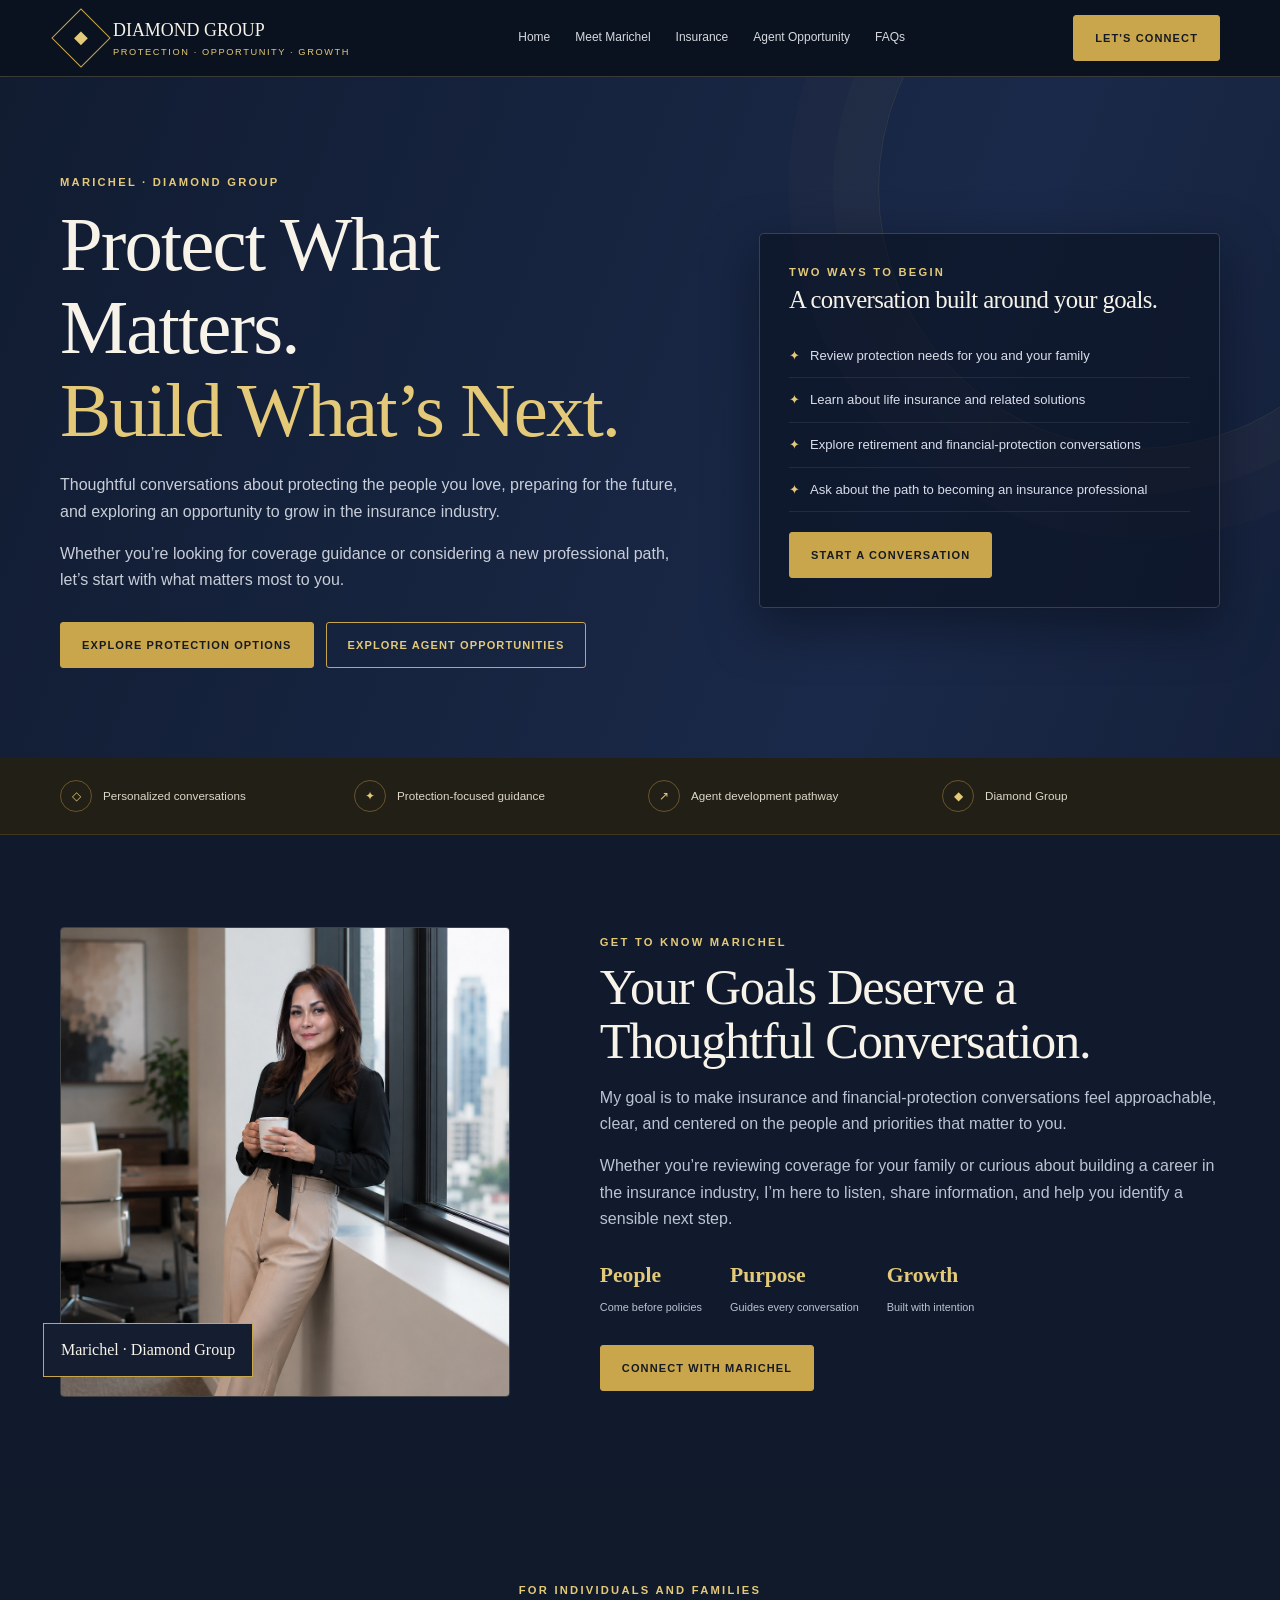
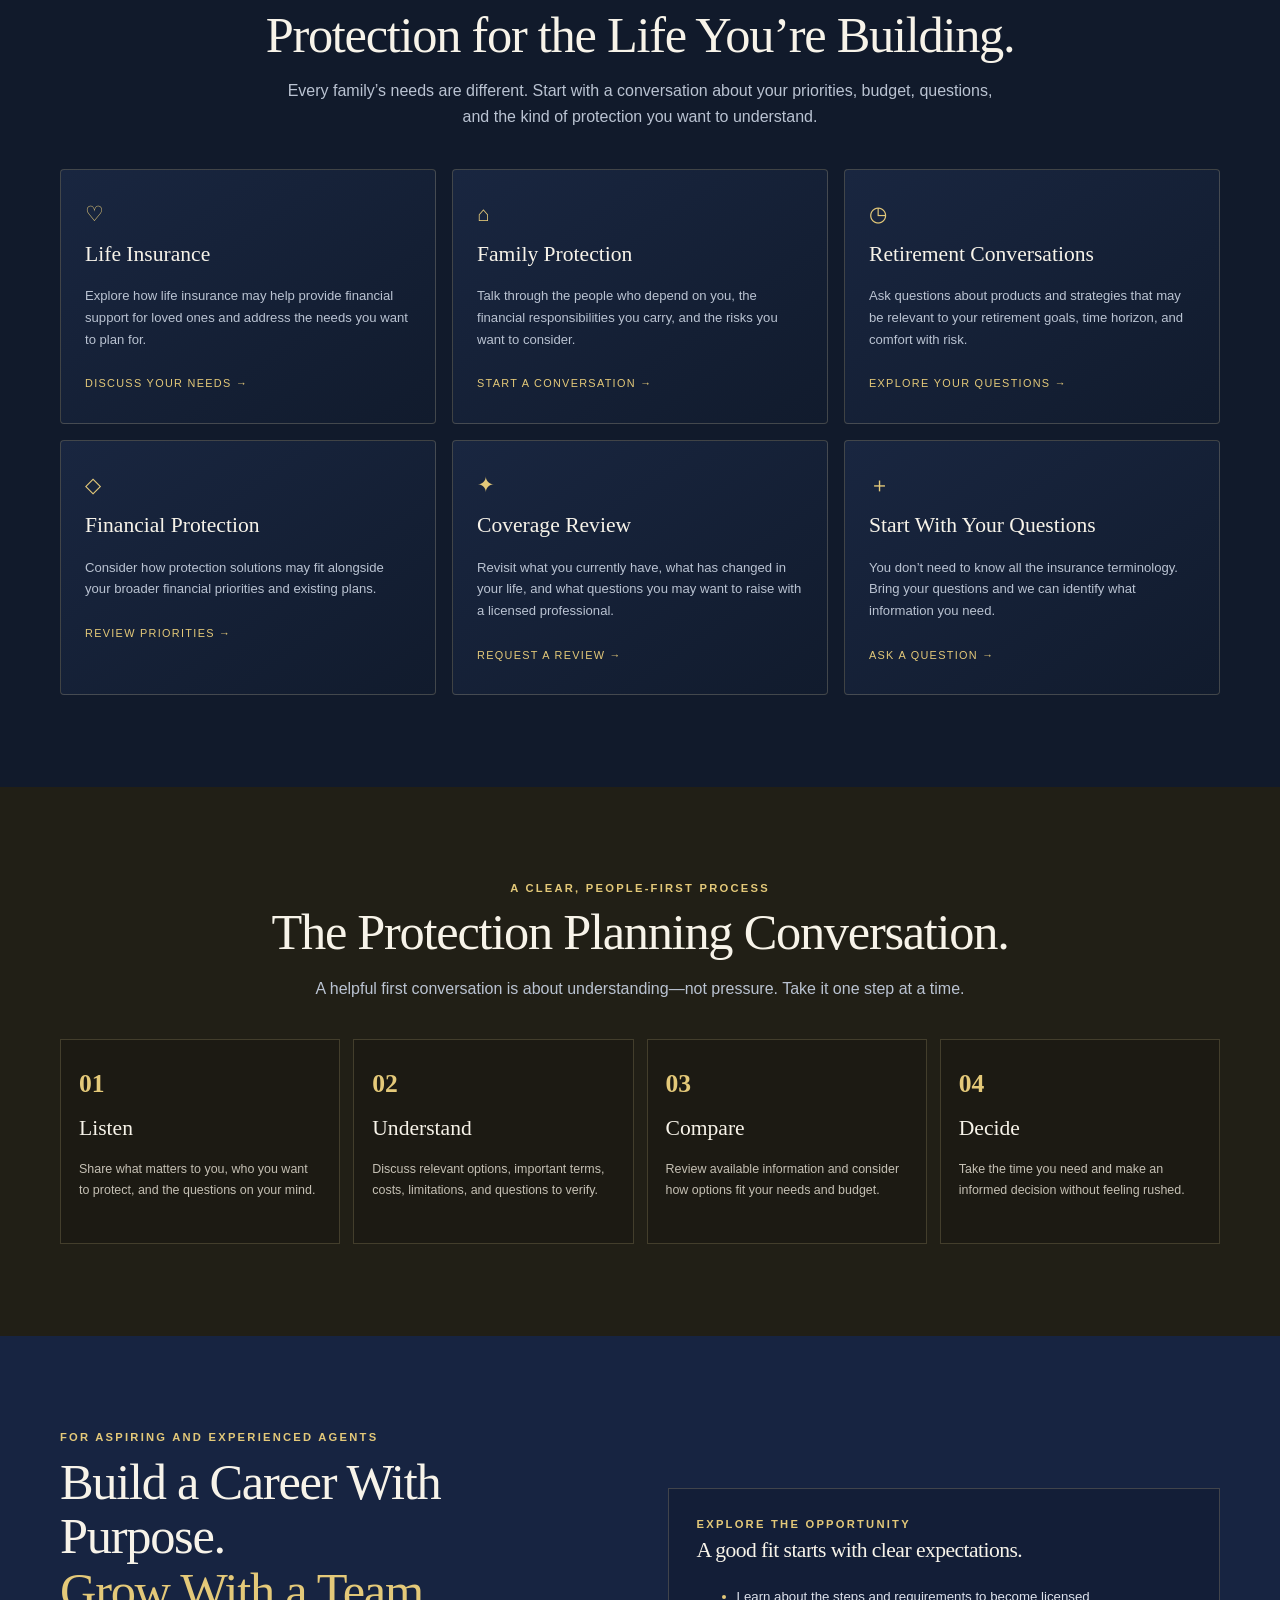
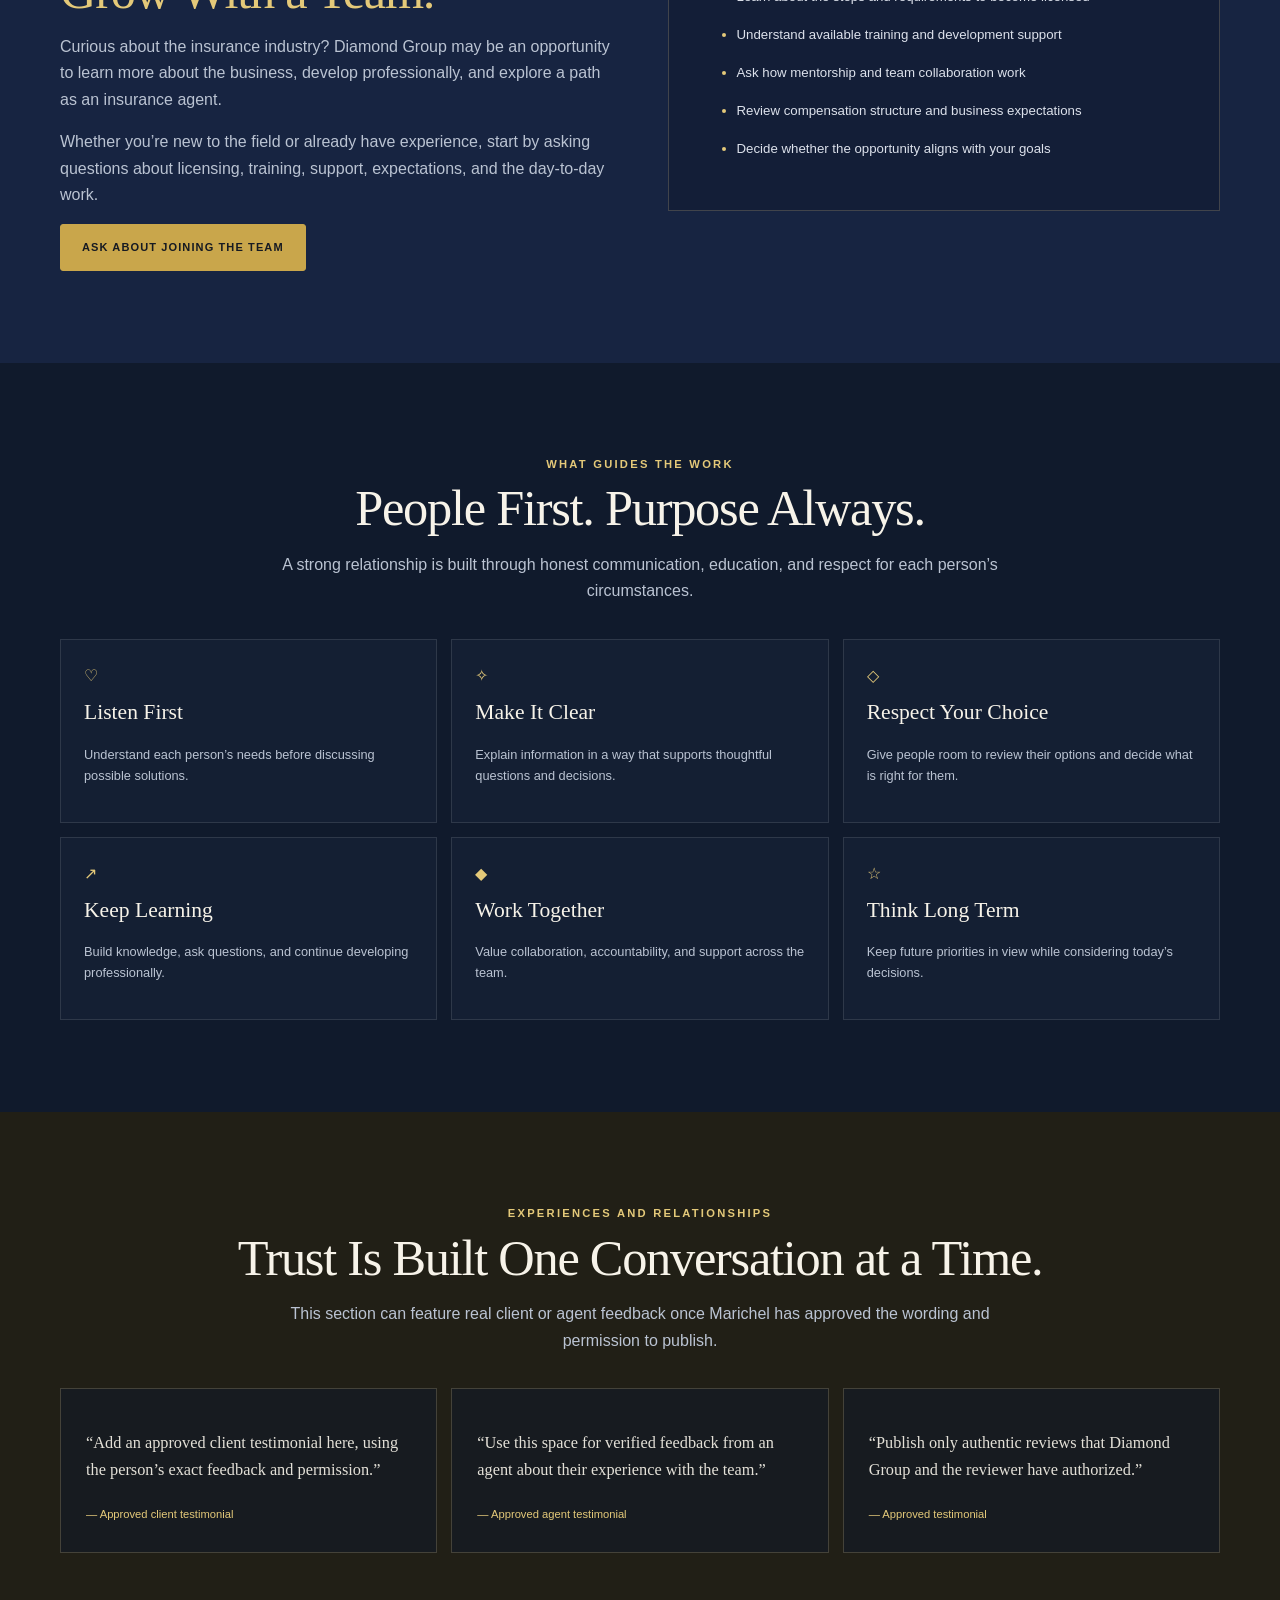
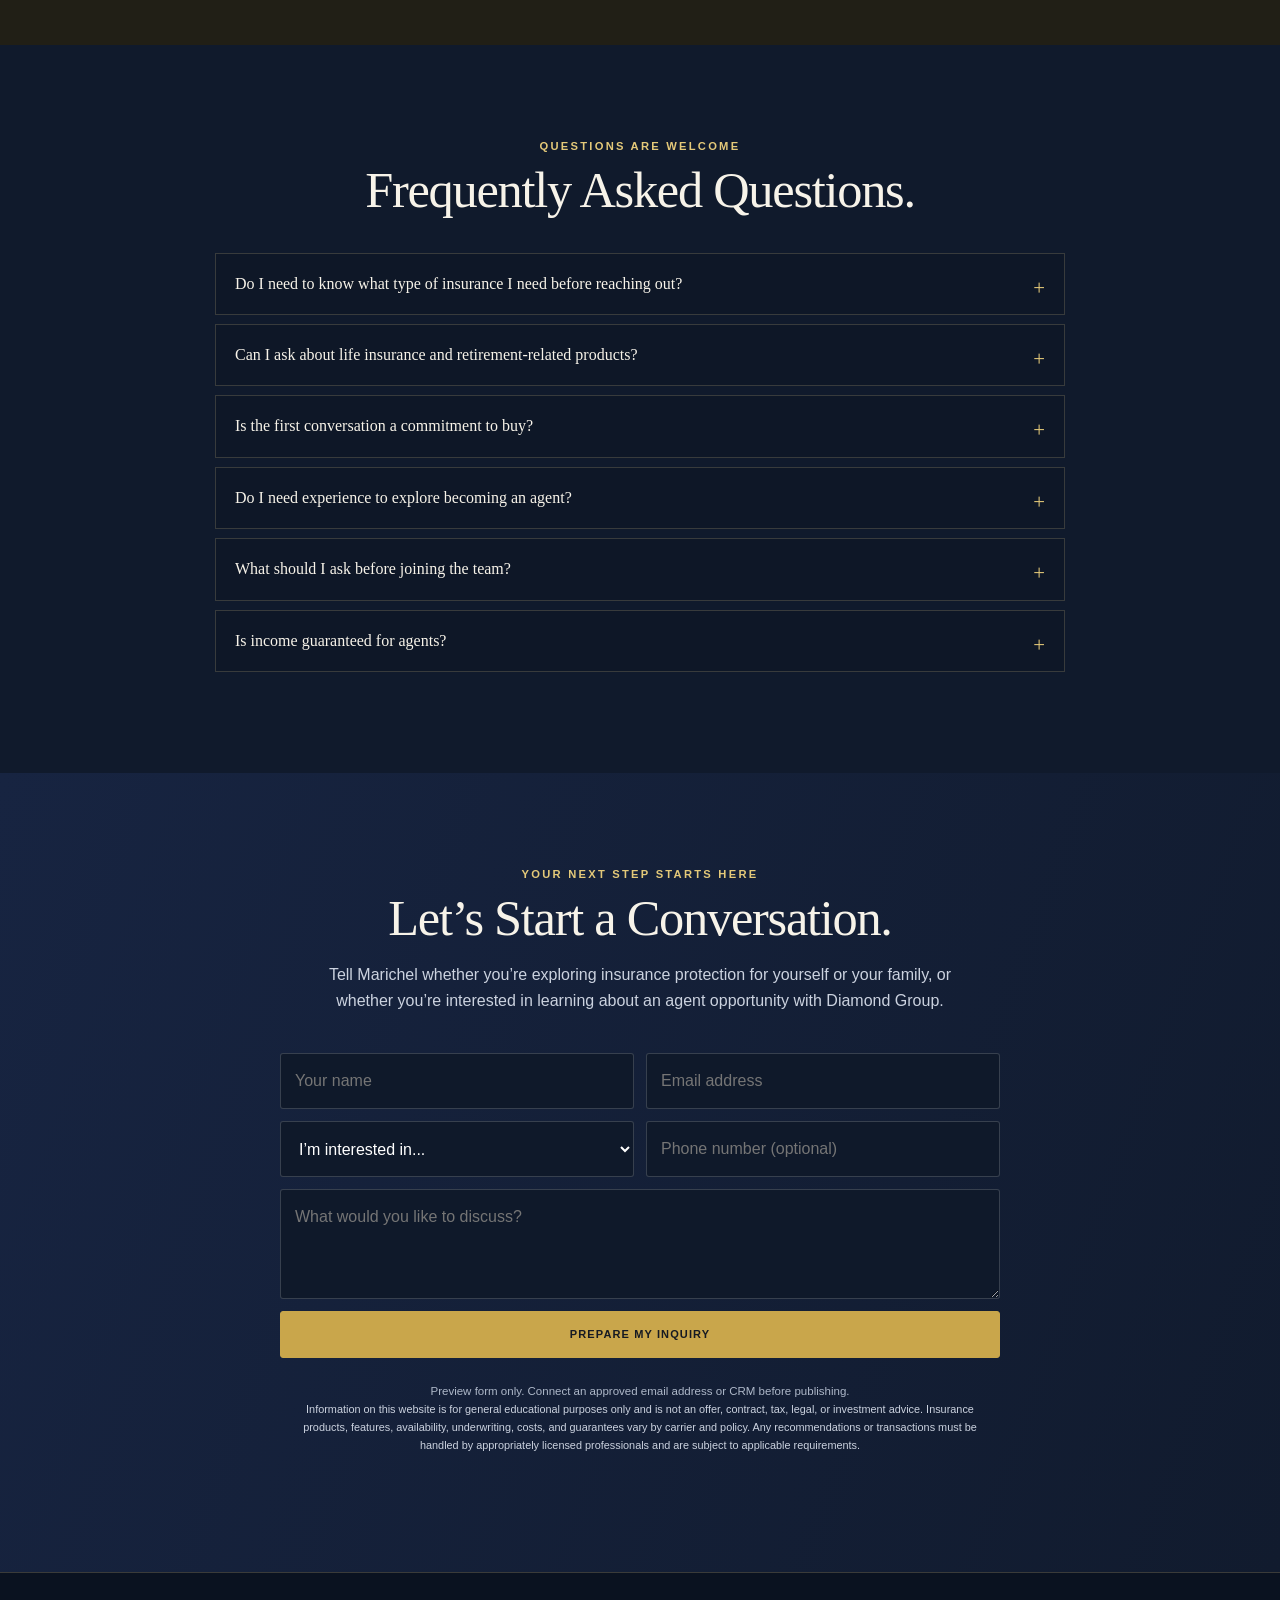
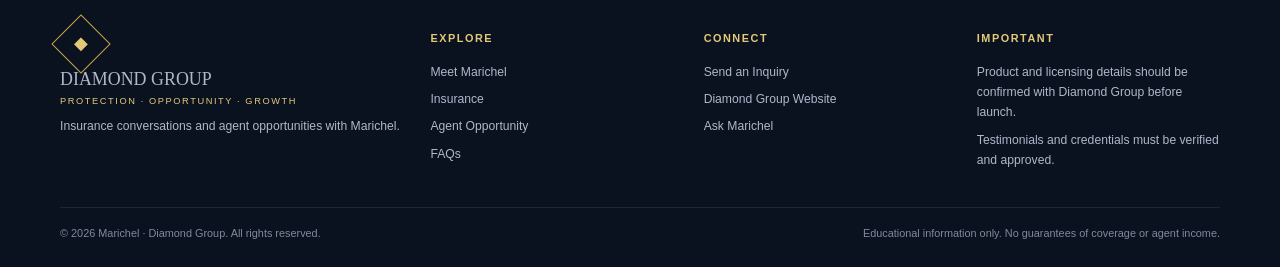
==== index.html @ e2646a4d "Rename marichel_diamond_group_insurance.html to index.html" ====
<!DOCTYPE html>
<html lang="en">
<head>
<meta charset="UTF-8">
<meta name="viewport" content="width=device-width, initial-scale=1.0">
<meta name="description" content="Explore insurance protection conversations and agent opportunities with Marichel and Diamond Group.">
<title>Marichel | Diamond Group</title>
<style>
:root {
 --site-primary:#172441;
 --site-on-primary:#f8f5ed;
 --site-secondary:#211f16;
 --site-on-secondary:#f8f5ed;
 --site-background:#0e1728;
 --site-on-background:#f7f3e9;
 --site-font-body:Inter,Arial,sans-serif;
 --site-font-heading:Georgia,'Times New Roman',serif;
 --site-heading-scale:1;
 --site-spacing-scale:1;
 --site-radius-scale:1;
 --site-decoration-opacity:1;
 --gold:#c9a64b;
 --gold-light:#e4c979;
 --muted:#bac3d2;
 --line:rgba(226,205,147,.22);
 --panel:#17233a;
}
*{box-sizing:border-box}
html{scroll-behavior:smooth}
body{margin:0;background:var(--site-background);color:var(--site-on-background);font-family:var(--site-font-body);line-height:1.65}
#app{min-height:100vh;width:100%;background-color:var(--site-background);color:var(--site-on-background);border-radius:0}
a{color:inherit;text-decoration:none}
button,input,select,textarea{font:inherit}
.wrap{width:min(1160px,calc(100% - 44px));margin:auto}
.eyebrow{color:var(--gold-light);font-size:.7rem;letter-spacing:.2em;text-transform:uppercase;font-weight:700}
.serif{font-family:var(--site-font-heading);font-weight:500;line-height:1.08;letter-spacing:-.025em}
h1{font-size:calc(clamp(2.65rem,6vw,5.1rem)*var(--site-heading-scale));margin:.8rem 0 1.2rem}
h2{font-size:calc(clamp(2rem,4vw,3.15rem)*var(--site-heading-scale));margin:.5rem 0 1rem}
h3{font-family:var(--site-font-heading);font-size:1.35rem;font-weight:500;margin:.35rem 0}
.muted{color:var(--muted)} .gold{color:var(--gold-light)}
.btn{display:inline-flex;align-items:center;justify-content:center;padding:calc(13px*var(--site-spacing-scale)) calc(21px*var(--site-spacing-scale));border:1px solid var(--gold);background:var(--gold);color:#161a22;text-transform:uppercase;letter-spacing:.1em;font-size:.69rem;font-weight:800;border-radius:calc(3px*var(--site-radius-scale));transition:.2s;cursor:pointer}
.btn:hover{background:var(--gold-light);transform:translateY(-2px)}.btn.outline{background:transparent;color:var(--gold-light)}
header{position:sticky;top:0;z-index:10;background:rgba(11,19,33,.96);backdrop-filter:blur(12px);border-bottom:1px solid var(--line)}
.nav{height:76px;display:flex;align-items:center;justify-content:space-between;gap:20px}
.brand{display:flex;align-items:center;gap:11px}.brand-mark{width:42px;height:42px;border:1px solid var(--gold);display:grid;place-items:center;color:var(--gold-light);font-family:Georgia;font-size:1.1rem;transform:rotate(45deg)}.brand-mark span{transform:rotate(-45deg)}
.brand strong{display:block;font-family:var(--site-font-heading);font-size:1.12rem;font-weight:500}.brand small{display:block;color:var(--gold-light);font-size:.58rem;letter-spacing:.17em;text-transform:uppercase}
.navlinks{display:flex;align-items:center;gap:25px;font-size:.75rem;color:#d6d9df}.navlinks a:hover{color:var(--gold-light)}.menu{display:none;background:none;border:1px solid var(--line);color:white;padding:8px 11px}
.hero{position:relative;overflow:hidden;background:linear-gradient(110deg,#111c31 0%,#1a2949 70%,#15213b 100%);padding:96px 0 90px}
.hero:after{content:'';position:absolute;right:-120px;top:-150px;width:520px;height:520px;border:1px solid rgba(201,166,75,.13);border-radius:50%;box-shadow:0 0 0 45px rgba(201,166,75,.025),0 0 0 90px rgba(201,166,75,.02);pointer-events:none;opacity:var(--site-decoration-opacity)}
.hero-grid{display:grid;grid-template-columns:1.1fr .8fr;gap:65px;align-items:center;position:relative;z-index:1}.hero p{max-width:650px;color:#c8ced9;font-size:1rem}.hero h1 span{color:var(--gold-light)}
.hero-actions{display:flex;gap:12px;flex-wrap:wrap;margin-top:28px}.hero-card{background:rgba(10,17,30,.58);border:1px solid var(--line);padding:29px;border-radius:5px;box-shadow:0 18px 50px #050a1480}.hero-card h3{font-size:1.55rem}.checklist{list-style:none;padding:0;margin:20px 0}.checklist li{padding:11px 0;border-bottom:1px solid rgba(255,255,255,.08);font-size:.82rem;color:#d9deea}.checklist li:before{content:'✦';color:var(--gold-light);margin-right:10px}
.trust{background:#211f16;border-bottom:1px solid #40351e}.trust-row{display:grid;grid-template-columns:repeat(4,1fr);gap:16px;padding:22px 0}.trust-item{display:flex;align-items:center;gap:11px;color:#ded8c8;font-size:.73rem}.trust-icon{width:32px;height:32px;border:1px solid #69552a;color:var(--gold-light);display:grid;place-items:center;border-radius:50%}
section{padding:92px 0}.intro{background:#101a2c}.intro-grid{display:grid;grid-template-columns:.86fr 1.14fr;gap:72px;align-items:center}.portrait-frame{position:relative;max-width:450px}.portrait-frame img{display:block;width:100%;height:470px;object-fit:cover;object-position:center 28%;border:1px solid var(--line);border-radius:4px}.portrait-tag{position:absolute;left:-17px;bottom:20px;background:#151e30;border:1px solid var(--gold);padding:13px 17px;font-family:var(--site-font-heading)}.intro-copy p{color:var(--muted)}.stats{display:flex;gap:28px;margin:25px 0}.stat strong{display:block;color:var(--gold-light);font-family:var(--site-font-heading);font-size:1.35rem}.stat small{color:var(--muted);font-size:.68rem}
.center{text-align:center}.center .lead{max-width:730px;margin:0 auto;color:var(--muted)}.services{background:#111a2b}.cards{display:grid;grid-template-columns:repeat(3,1fr);gap:16px;margin-top:38px}.card{background:linear-gradient(145deg,#192640,#111b2d);border:1px solid var(--line);padding:27px 24px;border-radius:4px;min-height:225px}.card .icon{font-size:1.3rem;color:var(--gold-light)}.card p{font-size:.82rem;color:var(--muted)}.card a{display:inline-block;margin-top:12px;color:var(--gold-light);font-size:.68rem;letter-spacing:.12em;text-transform:uppercase}
.blueprint{background:#211f16}.steps{display:grid;grid-template-columns:repeat(4,1fr);gap:13px;margin-top:37px}.step{border:1px solid rgba(226,205,147,.2);padding:23px 18px;background:rgba(0,0,0,.15);min-height:205px}.step b{font-family:Georgia;color:var(--gold-light);font-size:1.6rem}.step p{font-size:.78rem;color:#c5c0b4}
.opportunity{background:#172441}.opportunity-grid{display:grid;grid-template-columns:1fr 1fr;gap:55px;align-items:center}.opportunity-panel{border:1px solid var(--line);padding:26px 28px;background:rgba(8,14,25,.25)}.opportunity-panel li{padding:8px 0;color:#dce1eb;font-size:.83rem}.opportunity-panel li::marker{color:var(--gold-light)}
.values{background:#101a2c}.value-grid{display:grid;grid-template-columns:repeat(3,1fr);gap:14px;margin-top:35px}.value{border:1px solid rgba(255,255,255,.11);padding:23px;min-height:165px;background:#141f33}.value p{font-size:.8rem;color:var(--muted)}
.testimonials{background:#211f16}.quotes{display:grid;grid-template-columns:repeat(3,1fr);gap:14px;margin-top:34px}.quote{padding:25px;background:#171b20;border:1px solid var(--line)}.quote p{font-family:Georgia;font-size:1.02rem;color:#e3e0d7}.quote small{color:var(--gold-light);font-size:.7rem}
.faq{background:#101a2c}.faq-list{max-width:850px;margin:35px auto 0}.faq details{border:1px solid rgba(226,205,147,.2);margin:9px 0;padding:0 19px;background:rgba(0,0,0,.12)}.faq summary{cursor:pointer;list-style:none;padding:17px 25px 17px 0;font-family:Georgia;font-size:1rem;position:relative}.faq summary:after{content:'+';position:absolute;right:0;color:var(--gold-light);font-size:1.3rem}.faq details[open] summary:after{content:'−'}.faq details p{color:#c7c2b7;font-size:.83rem;padding-bottom:15px;margin:0}
.contact{background:linear-gradient(110deg,#172441,#111b2e);text-align:center}.contact p{max-width:680px;margin:0 auto 25px;color:#cbd2df}.contact-form{max-width:720px;margin:38px auto 0;display:grid;grid-template-columns:1fr 1fr;gap:12px;text-align:left}.contact-form input,.contact-form select,.contact-form textarea{width:100%;padding:14px;background:#0f192a;color:white;border:1px solid rgba(255,255,255,.17);border-radius:3px}.contact-form textarea{grid-column:1/-1;min-height:110px}.contact-form button{grid-column:1/-1}.form-note{font-size:.72rem;color:#aeb8c9;grid-column:1/-1;text-align:center}#form-result{grid-column:1/-1;color:var(--gold-light);text-align:center;font-size:.85rem}
footer{background:#0a1220;border-top:1px solid var(--line);padding:43px 0 24px}.footer-grid{display:grid;grid-template-columns:1.4fr 1fr 1fr 1fr;gap:30px}.footer-grid p,.footer-grid a{font-size:.76rem;color:#aeb8c9;display:block;margin:7px 0}.footer-grid h4{font-size:.68rem;color:var(--gold-light);letter-spacing:.14em;text-transform:uppercase}.copyright{border-top:1px solid rgba(255,255,255,.09);margin-top:30px;padding-top:17px;color:#7f8a9e;font-size:.68rem;display:flex;justify-content:space-between;gap:15px;flex-wrap:wrap}
.disclaimer{font-size:.68rem;color:#8d98aa;max-width:900px;margin:20px auto 0;text-align:center}
@media(max-width:800px){.navlinks{display:none;position:absolute;top:76px;left:0;right:0;padding:20px 24px;background:#0b1321;flex-direction:column;align-items:flex-start;border-bottom:1px solid var(--line)}.navlinks.open{display:flex}.menu{display:block}.nav .btn{display:none}.hero-grid,.intro-grid,.opportunity-grid{grid-template-columns:1fr;gap:35px}.hero{padding:70px 0}.hero-card{max-width:560px}.portrait-frame{max-width:520px}.portrait-frame img{height:420px}.cards,.value-grid,.quotes{grid-template-columns:1fr 1fr}.steps{grid-template-columns:1fr 1fr}.footer-grid{grid-template-columns:1fr 1fr}}
@media(max-width:520px){.wrap{width:min(100% - 30px,1160px)}section{padding:67px 0}.hero h1{font-size:2.75rem}.trust-row{grid-template-columns:1fr 1fr}.cards,.value-grid,.quotes,.steps{grid-template-columns:1fr}.stats{gap:16px;flex-wrap:wrap}.contact-form{grid-template-columns:1fr}.contact-form textarea{grid-column:auto}.footer-grid{grid-template-columns:1fr}}
</style>
</head>
<body><div id="app">
<header><div class="wrap nav"><a class="brand" href="#home"><span class="brand-mark"><span>◆</span></span><span><strong>DIAMOND GROUP</strong><small>Protection · Opportunity · Growth</small></span></a><nav class="navlinks" id="navlinks"><a href="#home">Home</a><a href="#about">Meet Marichel</a><a href="#protection">Insurance</a><a href="#agents">Agent Opportunity</a><a href="#faq">FAQs</a></nav><a class="btn" href="#contact">Let's Connect</a><button class="menu" id="menu" aria-label="Open navigation">☰</button></div></header>
<main>
<section class="hero" id="home"><div class="wrap hero-grid"><div><div class="eyebrow">Marichel · Diamond Group</div><h1 class="serif">Protect What Matters.<br><span>Build What’s Next.</span></h1><p>Thoughtful conversations about protecting the people you love, preparing for the future, and exploring an opportunity to grow in the insurance industry.</p><p>Whether you’re looking for coverage guidance or considering a new professional path, let’s start with what matters most to you.</p><div class="hero-actions"><a class="btn" href="#protection">Explore Protection Options</a><a class="btn outline" href="#agents">Explore Agent Opportunities</a></div></div><aside class="hero-card"><div class="eyebrow">Two ways to begin</div><h3 class="serif">A conversation built around your goals.</h3><ul class="checklist"><li>Review protection needs for you and your family</li><li>Learn about life insurance and related solutions</li><li>Explore retirement and financial-protection conversations</li><li>Ask about the path to becoming an insurance professional</li></ul><a class="btn" href="#contact">Start a Conversation</a></aside></div></section>
<div class="trust"><div class="wrap trust-row"><div class="trust-item"><span class="trust-icon">◇</span>Personalized conversations</div><div class="trust-item"><span class="trust-icon">✦</span>Protection-focused guidance</div><div class="trust-item"><span class="trust-icon">↗</span>Agent development pathway</div><div class="trust-item"><span class="trust-icon">◆</span>Diamond Group</div></div></div>
<section class="intro" id="about"><div class="wrap intro-grid"><div class="portrait-frame"><img src="[data-uri]" alt="Marichel, insurance and financial protection professional"><div class="portrait-tag">Marichel · Diamond Group</div></div><div class="intro-copy"><div class="eyebrow">Get to know Marichel</div><h2 class="serif">Your Goals Deserve a Thoughtful Conversation.</h2><p>My goal is to make insurance and financial-protection conversations feel approachable, clear, and centered on the people and priorities that matter to you.</p><p>Whether you’re reviewing coverage for your family or curious about building a career in the insurance industry, I’m here to listen, share information, and help you identify a sensible next step.</p><div class="stats"><div class="stat"><strong>People</strong><small>Come before policies</small></div><div class="stat"><strong>Purpose</strong><small>Guides every conversation</small></div><div class="stat"><strong>Growth</strong><small>Built with intention</small></div></div><a class="btn" href="#contact">Connect With Marichel</a></div></div></section>
<section class="services" id="protection"><div class="wrap"><div class="center"><div class="eyebrow">For individuals and families</div><h2 class="serif">Protection for the Life You’re Building.</h2><p class="lead">Every family’s needs are different. Start with a conversation about your priorities, budget, questions, and the kind of protection you want to understand.</p></div><div class="cards"><article class="card"><div class="icon">♡</div><h3>Life Insurance</h3><p>Explore how life insurance may help provide financial support for loved ones and address the needs you want to plan for.</p><a href="#contact">Discuss your needs →</a></article><article class="card"><div class="icon">⌂</div><h3>Family Protection</h3><p>Talk through the people who depend on you, the financial responsibilities you carry, and the risks you want to consider.</p><a href="#contact">Start a conversation →</a></article><article class="card"><div class="icon">◷</div><h3>Retirement Conversations</h3><p>Ask questions about products and strategies that may be relevant to your retirement goals, time horizon, and comfort with risk.</p><a href="#contact">Explore your questions →</a></article><article class="card"><div class="icon">◇</div><h3>Financial Protection</h3><p>Consider how protection solutions may fit alongside your broader financial priorities and existing plans.</p><a href="#contact">Review priorities →</a></article><article class="card"><div class="icon">✦</div><h3>Coverage Review</h3><p>Revisit what you currently have, what has changed in your life, and what questions you may want to raise with a licensed professional.</p><a href="#contact">Request a review →</a></article><article class="card"><div class="icon">＋</div><h3>Start With Your Questions</h3><p>You don’t need to know all the insurance terminology. Bring your questions and we can identify what information you need.</p><a href="#contact">Ask a question →</a></article></div></div></section>
<section class="blueprint"><div class="wrap"><div class="center"><div class="eyebrow">A clear, people-first process</div><h2 class="serif">The Protection Planning Conversation.</h2><p class="lead">A helpful first conversation is about understanding—not pressure. Take it one step at a time.</p></div><div class="steps"><div class="step"><b>01</b><h3>Listen</h3><p>Share what matters to you, who you want to protect, and the questions on your mind.</p></div><div class="step"><b>02</b><h3>Understand</h3><p>Discuss relevant options, important terms, costs, limitations, and questions to verify.</p></div><div class="step"><b>03</b><h3>Compare</h3><p>Review available information and consider how options fit your needs and budget.</p></div><div class="step"><b>04</b><h3>Decide</h3><p>Take the time you need and make an informed decision without feeling rushed.</p></div></div></div></section>
<section class="opportunity" id="agents"><div class="wrap"><div class="opportunity-grid"><div><div class="eyebrow">For aspiring and experienced agents</div><h2 class="serif">Build a Career With Purpose.<br><span class="gold">Grow With a Team.</span></h2><p class="muted">Curious about the insurance industry? Diamond Group may be an opportunity to learn more about the business, develop professionally, and explore a path as an insurance agent.</p><p class="muted">Whether you’re new to the field or already have experience, start by asking questions about licensing, training, support, expectations, and the day-to-day work.</p><a class="btn" href="#contact">Ask About Joining the Team</a></div><div class="opportunity-panel"><div class="eyebrow">Explore the opportunity</div><h3 class="serif">A good fit starts with clear expectations.</h3><ul><li>Learn about the steps and requirements to become licensed</li><li>Understand available training and development support</li><li>Ask how mentorship and team collaboration work</li><li>Review compensation structure and business expectations</li><li>Decide whether the opportunity aligns with your goals</li></ul></div></div></div></section>
<section class="values"><div class="wrap"><div class="center"><div class="eyebrow">What guides the work</div><h2 class="serif">People First. Purpose Always.</h2><p class="lead">A strong relationship is built through honest communication, education, and respect for each person’s circumstances.</p></div><div class="value-grid"><div class="value"><div class="gold">♡</div><h3>Listen First</h3><p>Understand each person’s needs before discussing possible solutions.</p></div><div class="value"><div class="gold">✧</div><h3>Make It Clear</h3><p>Explain information in a way that supports thoughtful questions and decisions.</p></div><div class="value"><div class="gold">◇</div><h3>Respect Your Choice</h3><p>Give people room to review their options and decide what is right for them.</p></div><div class="value"><div class="gold">↗</div><h3>Keep Learning</h3><p>Build knowledge, ask questions, and continue developing professionally.</p></div><div class="value"><div class="gold">◆</div><h3>Work Together</h3><p>Value collaboration, accountability, and support across the team.</p></div><div class="value"><div class="gold">☆</div><h3>Think Long Term</h3><p>Keep future priorities in view while considering today’s decisions.</p></div></div></div></section>
<section class="testimonials"><div class="wrap"><div class="center"><div class="eyebrow">Experiences and relationships</div><h2 class="serif">Trust Is Built One Conversation at a Time.</h2><p class="lead">This section can feature real client or agent feedback once Marichel has approved the wording and permission to publish.</p></div><div class="quotes"><div class="quote"><p>“Add an approved client testimonial here, using the person’s exact feedback and permission.”</p><small>— Approved client testimonial</small></div><div class="quote"><p>“Use this space for verified feedback from an agent about their experience with the team.”</p><small>— Approved agent testimonial</small></div><div class="quote"><p>“Publish only authentic reviews that Diamond Group and the reviewer have authorized.”</p><small>— Approved testimonial</small></div></div></div></section>
<section class="faq" id="faq"><div class="wrap"><div class="center"><div class="eyebrow">Questions are welcome</div><h2 class="serif">Frequently Asked Questions.</h2></div><div class="faq-list"><details><summary>Do I need to know what type of insurance I need before reaching out?</summary><p>No. You can start with your questions, your priorities, and what you hope to protect. A licensed professional can help explain relevant options and limitations.</p></details><details><summary>Can I ask about life insurance and retirement-related products?</summary><p>Yes. You can share what you want to understand. Product availability, suitability, costs, risks, and guarantees vary, so details should be reviewed with the appropriately licensed professional.</p></details><details><summary>Is the first conversation a commitment to buy?</summary><p>No. An initial conversation can be an opportunity to ask questions and understand whether you want to explore further.</p></details><details><summary>Do I need experience to explore becoming an agent?</summary><p>You can ask about the path even if you are new to the industry. Licensing requirements, training, qualifications, and business expectations should be discussed before making a decision.</p></details><details><summary>What should I ask before joining the team?</summary><p>Ask about licensing, training, supervision, support, compensation, expenses, lead generation, and what a typical working week looks like. Make sure you understand the terms before committing.</p></details><details><summary>Is income guaranteed for agents?</summary><p>No income or results are guaranteed. Earnings, if any, can vary based on licensing, effort, experience, business conditions, and the applicable compensation arrangement.</p></details></div></div></section>
<section class="contact" id="contact"><div class="wrap"><div class="eyebrow">Your next step starts here</div><h2 class="serif">Let’s Start a Conversation.</h2><p>Tell Marichel whether you’re exploring insurance protection for yourself or your family, or whether you’re interested in learning about an agent opportunity with Diamond Group.</p><form class="contact-form" id="contact-form"><input required name="name" placeholder="Your name" aria-label="Your name"><input required type="email" name="email" placeholder="Email address" aria-label="Email address"><select name="interest" required aria-label="What are you interested in?"><option value="">I’m interested in...</option><option>Life insurance / family protection</option><option>Retirement-related questions</option><option>Reviewing existing coverage</option><option>Becoming an insurance agent</option><option>Learning about Diamond Group</option><option>Other</option></select><input name="phone" placeholder="Phone number (optional)" aria-label="Phone number"><textarea name="message" placeholder="What would you like to discuss?" aria-label="Your message"></textarea><button class="btn" type="submit">Prepare My Inquiry</button><div id="form-result" aria-live="polite"></div><div class="form-note">Preview form only. Connect an approved email address or CRM before publishing.</div></form><p class="disclaimer">Information on this website is for general educational purposes only and is not an offer, contract, tax, legal, or investment advice. Insurance products, features, availability, underwriting, costs, and guarantees vary by carrier and policy. Any recommendations or transactions must be handled by appropriately licensed professionals and are subject to applicable requirements.</p></div></section>
</main>
<footer><div class="wrap"><div class="footer-grid"><div><a class="brand" href="#home"><span class="brand-mark"><span>◆</span></span><span><strong>DIAMOND GROUP</strong><small>Protection · Opportunity · Growth</small></span></a><p>Insurance conversations and agent opportunities with Marichel.</p></div><div><h4>Explore</h4><a href="#about">Meet Marichel</a><a href="#protection">Insurance</a><a href="#agents">Agent Opportunity</a><a href="#faq">FAQs</a></div><div><h4>Connect</h4><a href="#contact">Send an Inquiry</a><a href="https://dmdagents.com/" target="_blank" rel="noopener">Diamond Group Website</a><a href="#contact">Ask Marichel</a></div><div><h4>Important</h4><p>Product and licensing details should be confirmed with Diamond Group before launch.</p><p>Testimonials and credentials must be verified and approved.</p></div></div><div class="copyright"><span>© <span id="year"></span> Marichel · Diamond Group. All rights reserved.</span><span>Educational information only. No guarantees of coverage or agent income.</span></div></div></footer>
</div>
<script>
const menu=document.getElementById('menu');
const links=document.getElementById('navlinks');
menu.addEventListener('click',()=>links.classList.toggle('open'));
links.querySelectorAll('a').forEach(a=>a.addEventListener('click',()=>links.classList.remove('open')));
document.getElementById('year').textContent=new Date().getFullYear();
document.getElementById('contact-form').addEventListener('submit',e=>{
 e.preventDefault();
 const d=new FormData(e.currentTarget);
 const subject=encodeURIComponent('Diamond Group website inquiry from '+d.get('name'));
 const body=encodeURIComponent('Name: '+d.get('name')+'\nEmail: '+d.get('email')+'\nPhone: '+d.get('phone')+'\nInterest: '+d.get('interest')+'\n\n'+d.get('message'));
 document.getElementById('form-result').textContent='Your inquiry is ready. Add Marichel’s approved email address to activate email submission.';
});
</script></body></html>
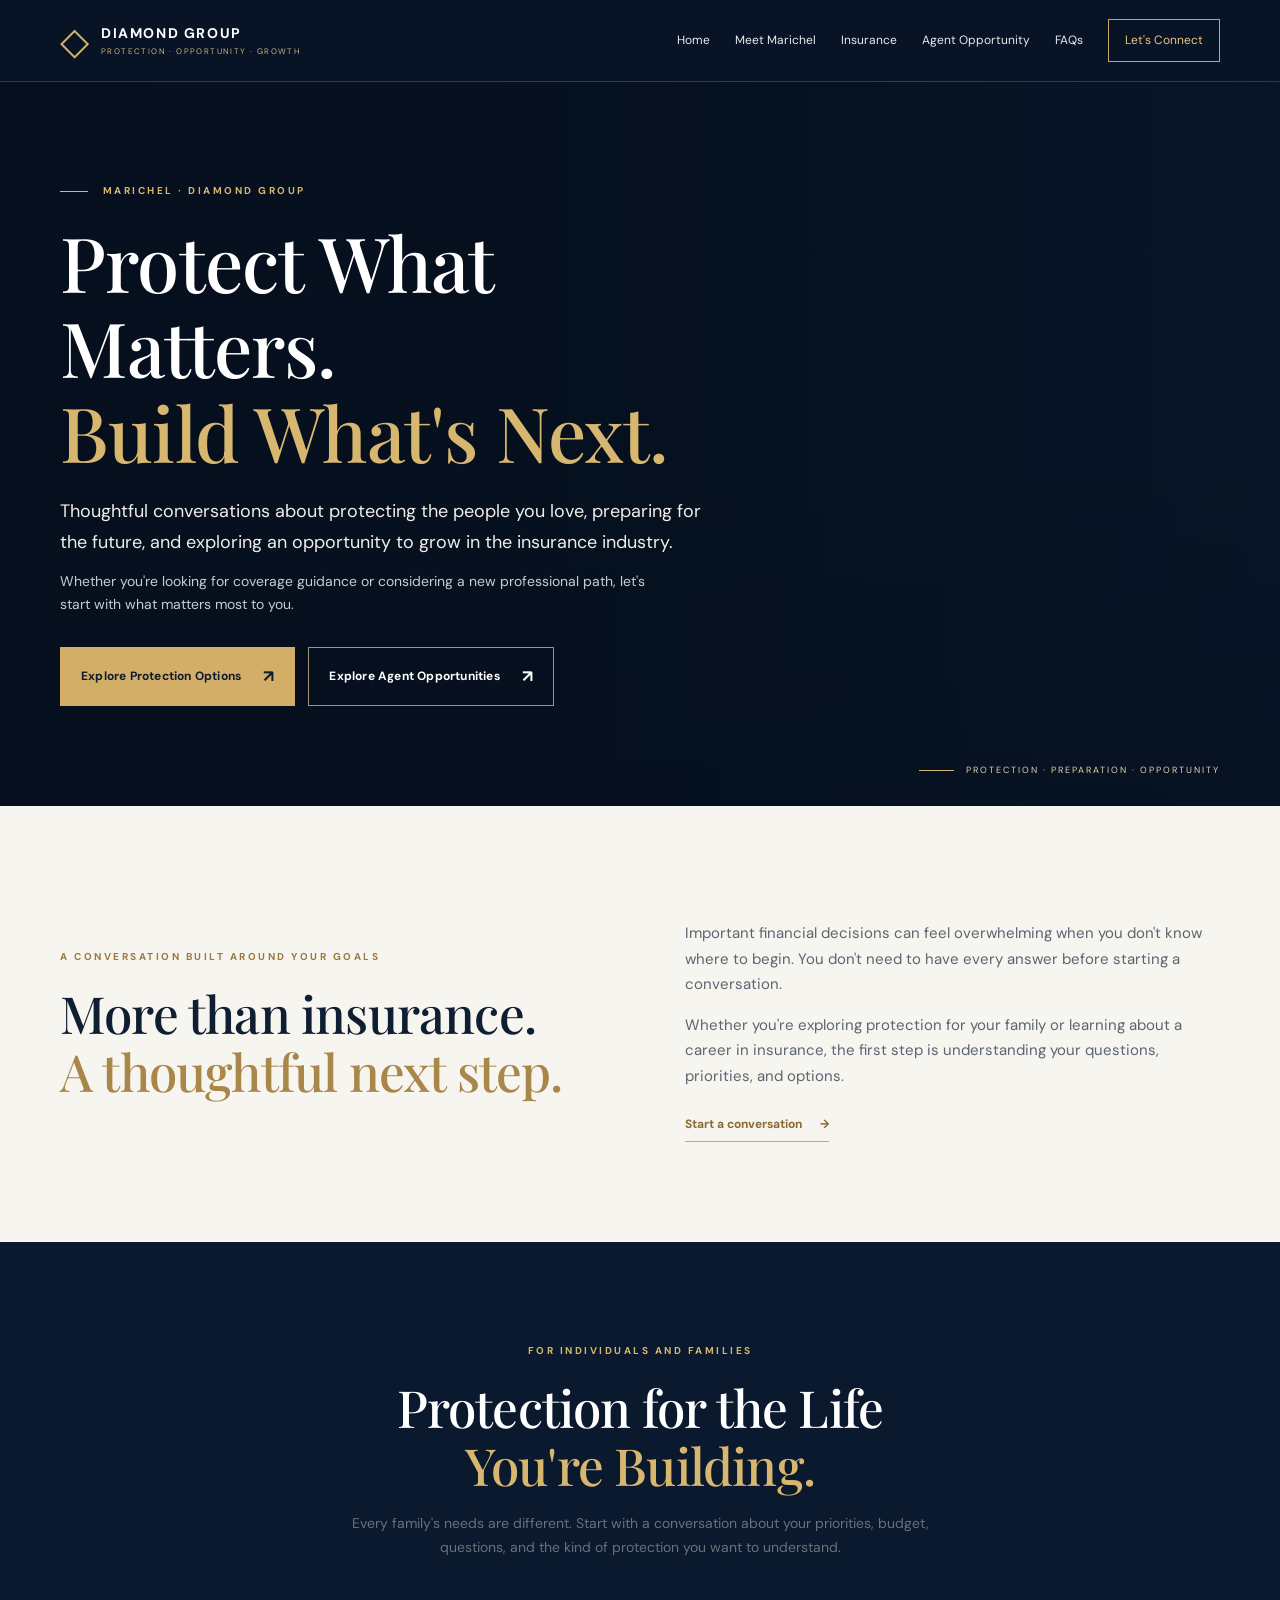
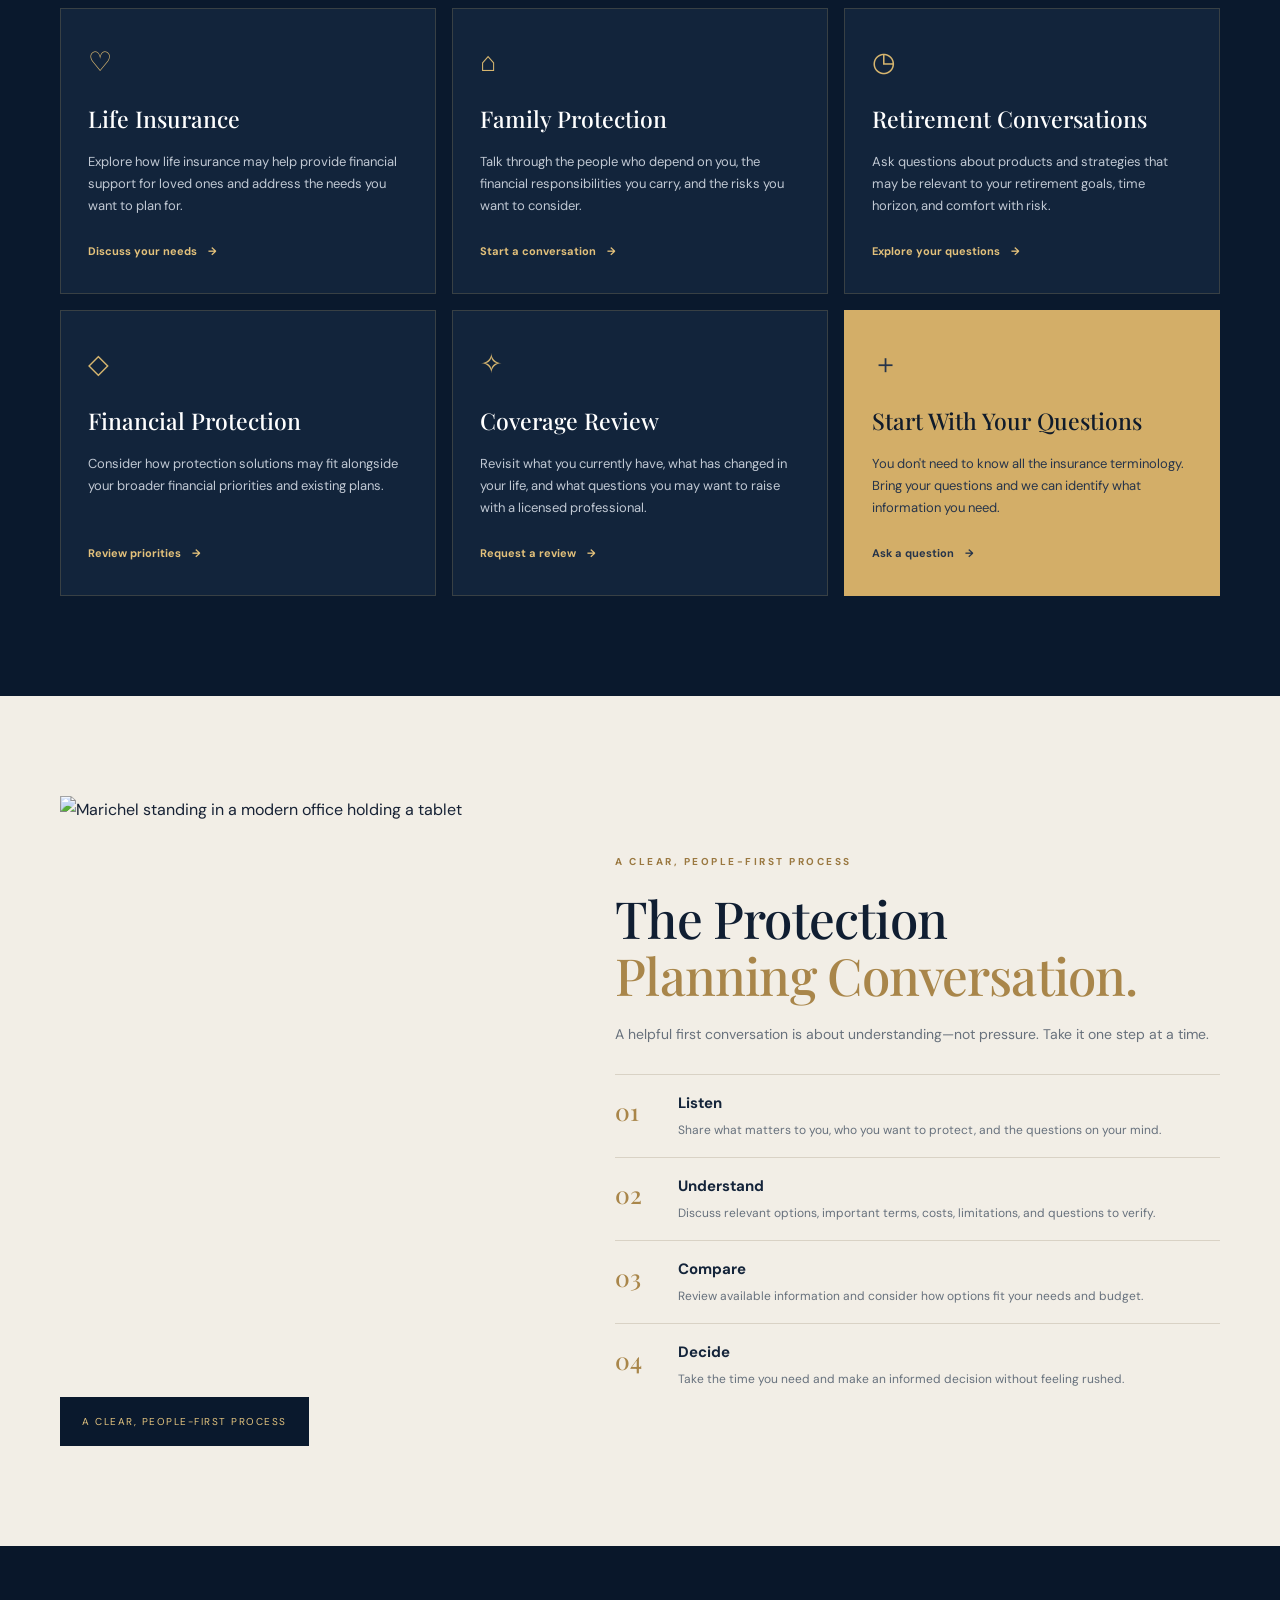
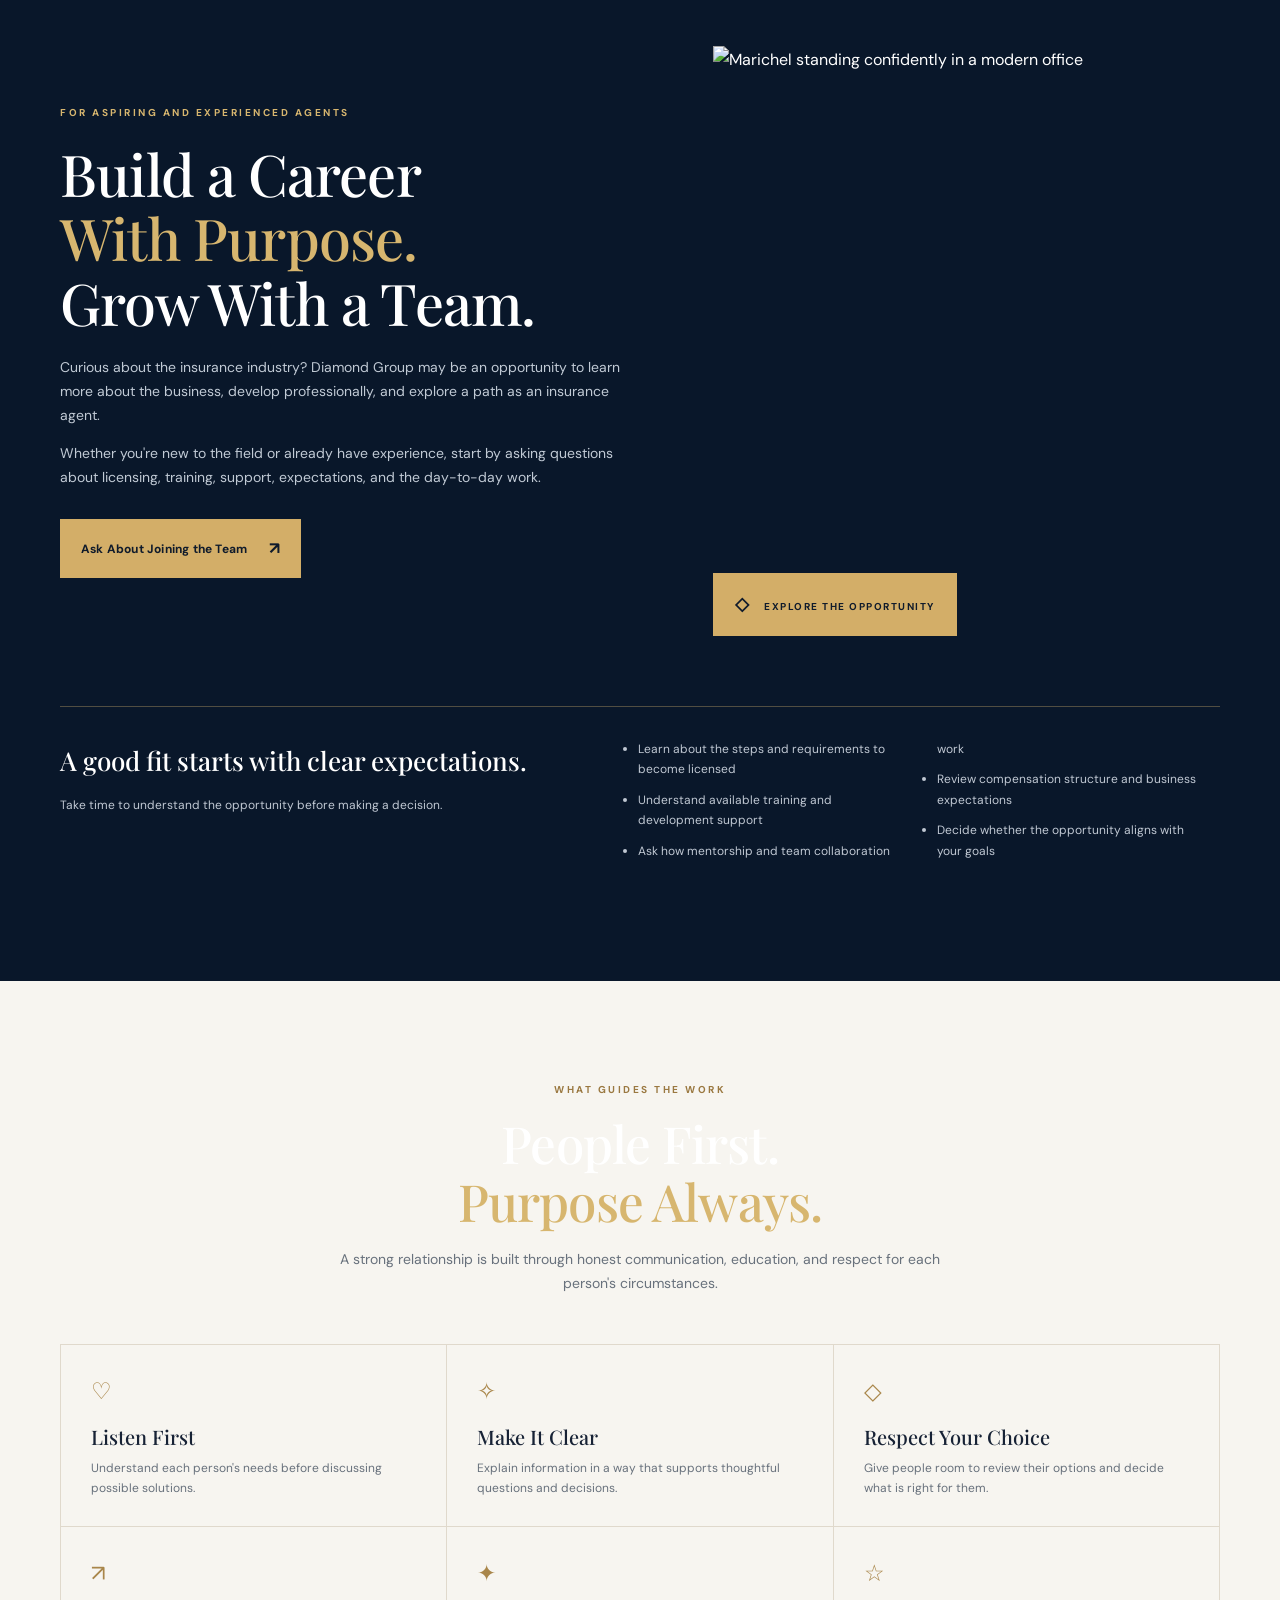
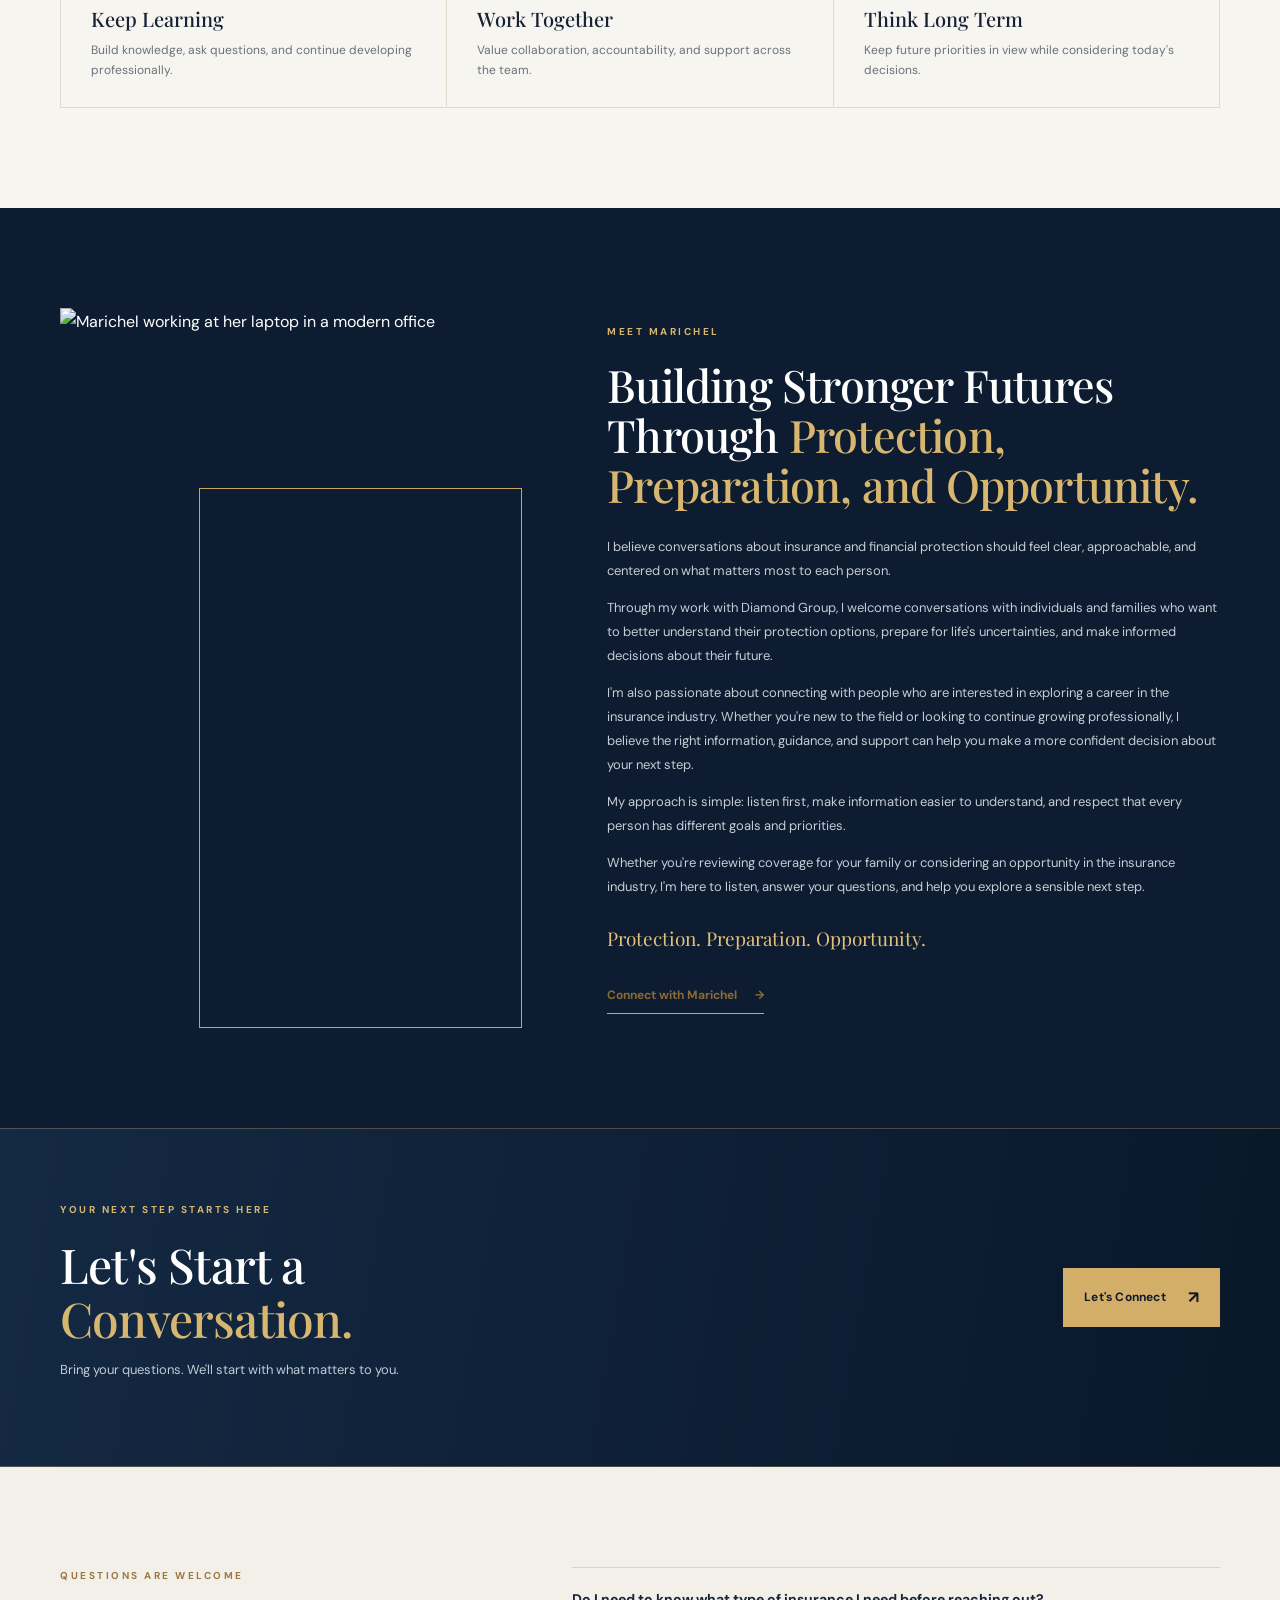
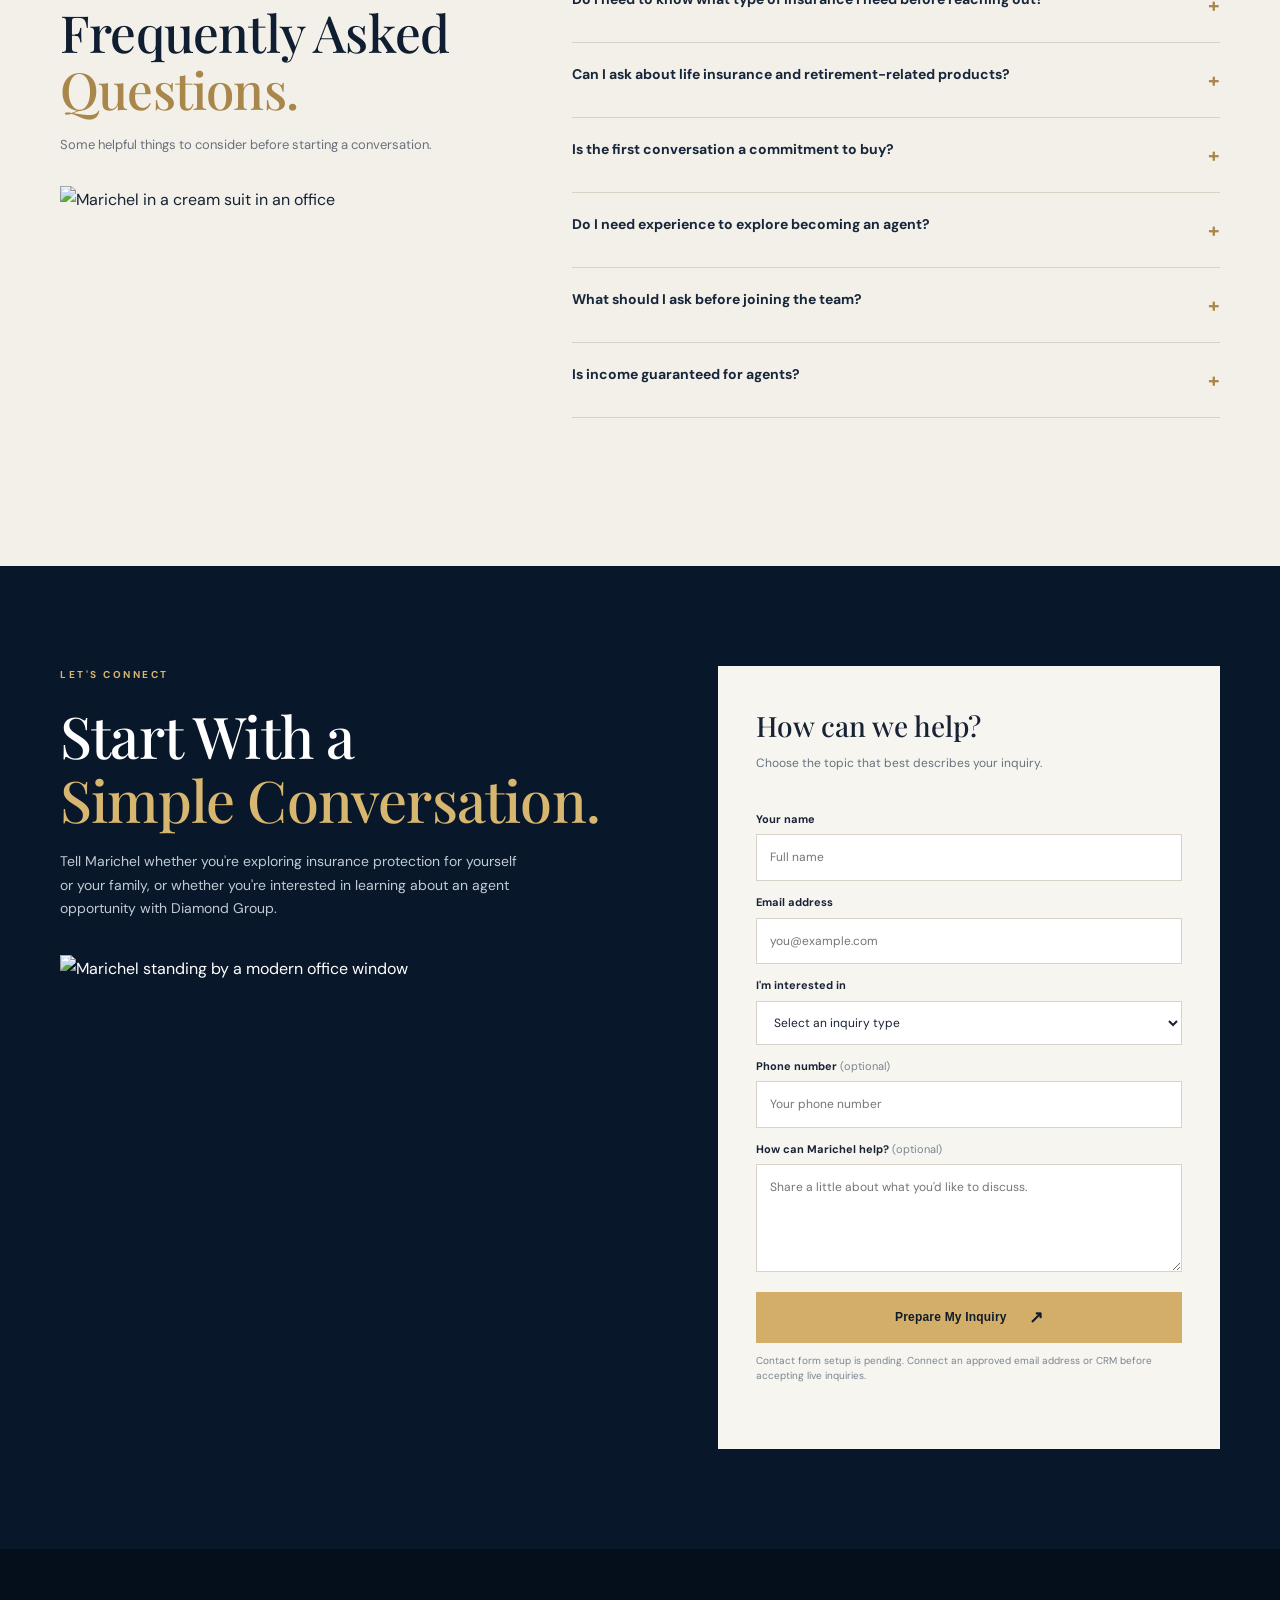
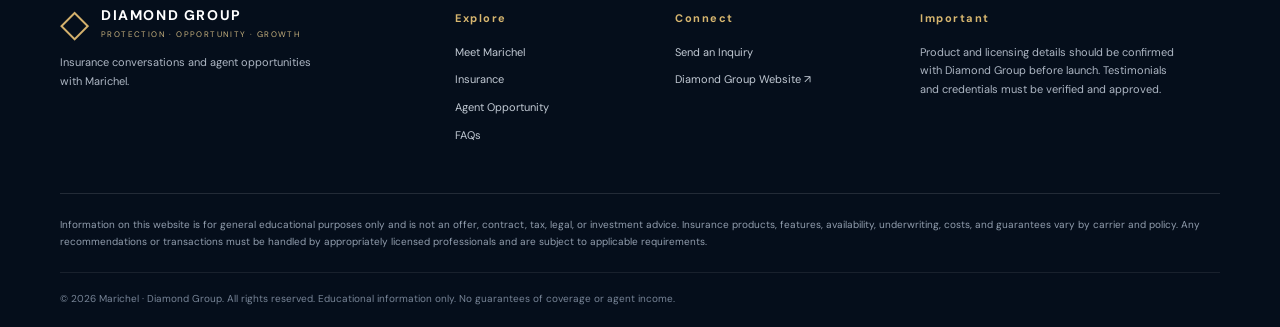
==== commit 07160feb: "Add files via upload" ====
--- a/index.html
+++ b/index.html
@@ -1,96 +1,155 @@
 <!DOCTYPE html>
 <html lang="en">
 <head>
-<meta charset="UTF-8">
-<meta name="viewport" content="width=device-width, initial-scale=1.0">
-<meta name="description" content="Explore insurance protection conversations and agent opportunities with Marichel and Diamond Group.">
-<title>Marichel | Diamond Group</title>
-<style>
-:root {
- --site-primary:#172441;
- --site-on-primary:#f8f5ed;
- --site-secondary:#211f16;
- --site-on-secondary:#f8f5ed;
- --site-background:#0e1728;
- --site-on-background:#f7f3e9;
- --site-font-body:Inter,Arial,sans-serif;
- --site-font-heading:Georgia,'Times New Roman',serif;
- --site-heading-scale:1;
- --site-spacing-scale:1;
- --site-radius-scale:1;
- --site-decoration-opacity:1;
- --gold:#c9a64b;
- --gold-light:#e4c979;
- --muted:#bac3d2;
- --line:rgba(226,205,147,.22);
- --panel:#17233a;
-}
-*{box-sizing:border-box}
-html{scroll-behavior:smooth}
-body{margin:0;background:var(--site-background);color:var(--site-on-background);font-family:var(--site-font-body);line-height:1.65}
-#app{min-height:100vh;width:100%;background-color:var(--site-background);color:var(--site-on-background);border-radius:0}
-a{color:inherit;text-decoration:none}
-button,input,select,textarea{font:inherit}
-.wrap{width:min(1160px,calc(100% - 44px));margin:auto}
-.eyebrow{color:var(--gold-light);font-size:.7rem;letter-spacing:.2em;text-transform:uppercase;font-weight:700}
-.serif{font-family:var(--site-font-heading);font-weight:500;line-height:1.08;letter-spacing:-.025em}
-h1{font-size:calc(clamp(2.65rem,6vw,5.1rem)*var(--site-heading-scale));margin:.8rem 0 1.2rem}
-h2{font-size:calc(clamp(2rem,4vw,3.15rem)*var(--site-heading-scale));margin:.5rem 0 1rem}
-h3{font-family:var(--site-font-heading);font-size:1.35rem;font-weight:500;margin:.35rem 0}
-.muted{color:var(--muted)} .gold{color:var(--gold-light)}
-.btn{display:inline-flex;align-items:center;justify-content:center;padding:calc(13px*var(--site-spacing-scale)) calc(21px*var(--site-spacing-scale));border:1px solid var(--gold);background:var(--gold);color:#161a22;text-transform:uppercase;letter-spacing:.1em;font-size:.69rem;font-weight:800;border-radius:calc(3px*var(--site-radius-scale));transition:.2s;cursor:pointer}
-.btn:hover{background:var(--gold-light);transform:translateY(-2px)}.btn.outline{background:transparent;color:var(--gold-light)}
-header{position:sticky;top:0;z-index:10;background:rgba(11,19,33,.96);backdrop-filter:blur(12px);border-bottom:1px solid var(--line)}
-.nav{height:76px;display:flex;align-items:center;justify-content:space-between;gap:20px}
-.brand{display:flex;align-items:center;gap:11px}.brand-mark{width:42px;height:42px;border:1px solid var(--gold);display:grid;place-items:center;color:var(--gold-light);font-family:Georgia;font-size:1.1rem;transform:rotate(45deg)}.brand-mark span{transform:rotate(-45deg)}
-.brand strong{display:block;font-family:var(--site-font-heading);font-size:1.12rem;font-weight:500}.brand small{display:block;color:var(--gold-light);font-size:.58rem;letter-spacing:.17em;text-transform:uppercase}
-.navlinks{display:flex;align-items:center;gap:25px;font-size:.75rem;color:#d6d9df}.navlinks a:hover{color:var(--gold-light)}.menu{display:none;background:none;border:1px solid var(--line);color:white;padding:8px 11px}
-.hero{position:relative;overflow:hidden;background:linear-gradient(110deg,#111c31 0%,#1a2949 70%,#15213b 100%);padding:96px 0 90px}
-.hero:after{content:'';position:absolute;right:-120px;top:-150px;width:520px;height:520px;border:1px solid rgba(201,166,75,.13);border-radius:50%;box-shadow:0 0 0 45px rgba(201,166,75,.025),0 0 0 90px rgba(201,166,75,.02);pointer-events:none;opacity:var(--site-decoration-opacity)}
-.hero-grid{display:grid;grid-template-columns:1.1fr .8fr;gap:65px;align-items:center;position:relative;z-index:1}.hero p{max-width:650px;color:#c8ced9;font-size:1rem}.hero h1 span{color:var(--gold-light)}
-.hero-actions{display:flex;gap:12px;flex-wrap:wrap;margin-top:28px}.hero-card{background:rgba(10,17,30,.58);border:1px solid var(--line);padding:29px;border-radius:5px;box-shadow:0 18px 50px #050a1480}.hero-card h3{font-size:1.55rem}.checklist{list-style:none;padding:0;margin:20px 0}.checklist li{padding:11px 0;border-bottom:1px solid rgba(255,255,255,.08);font-size:.82rem;color:#d9deea}.checklist li:before{content:'✦';color:var(--gold-light);margin-right:10px}
-.trust{background:#211f16;border-bottom:1px solid #40351e}.trust-row{display:grid;grid-template-columns:repeat(4,1fr);gap:16px;padding:22px 0}.trust-item{display:flex;align-items:center;gap:11px;color:#ded8c8;font-size:.73rem}.trust-icon{width:32px;height:32px;border:1px solid #69552a;color:var(--gold-light);display:grid;place-items:center;border-radius:50%}
-section{padding:92px 0}.intro{background:#101a2c}.intro-grid{display:grid;grid-template-columns:.86fr 1.14fr;gap:72px;align-items:center}.portrait-frame{position:relative;max-width:450px}.portrait-frame img{display:block;width:100%;height:470px;object-fit:cover;object-position:center 28%;border:1px solid var(--line);border-radius:4px}.portrait-tag{position:absolute;left:-17px;bottom:20px;background:#151e30;border:1px solid var(--gold);padding:13px 17px;font-family:var(--site-font-heading)}.intro-copy p{color:var(--muted)}.stats{display:flex;gap:28px;margin:25px 0}.stat strong{display:block;color:var(--gold-light);font-family:var(--site-font-heading);font-size:1.35rem}.stat small{color:var(--muted);font-size:.68rem}
-.center{text-align:center}.center .lead{max-width:730px;margin:0 auto;color:var(--muted)}.services{background:#111a2b}.cards{display:grid;grid-template-columns:repeat(3,1fr);gap:16px;margin-top:38px}.card{background:linear-gradient(145deg,#192640,#111b2d);border:1px solid var(--line);padding:27px 24px;border-radius:4px;min-height:225px}.card .icon{font-size:1.3rem;color:var(--gold-light)}.card p{font-size:.82rem;color:var(--muted)}.card a{display:inline-block;margin-top:12px;color:var(--gold-light);font-size:.68rem;letter-spacing:.12em;text-transform:uppercase}
-.blueprint{background:#211f16}.steps{display:grid;grid-template-columns:repeat(4,1fr);gap:13px;margin-top:37px}.step{border:1px solid rgba(226,205,147,.2);padding:23px 18px;background:rgba(0,0,0,.15);min-height:205px}.step b{font-family:Georgia;color:var(--gold-light);font-size:1.6rem}.step p{font-size:.78rem;color:#c5c0b4}
-.opportunity{background:#172441}.opportunity-grid{display:grid;grid-template-columns:1fr 1fr;gap:55px;align-items:center}.opportunity-panel{border:1px solid var(--line);padding:26px 28px;background:rgba(8,14,25,.25)}.opportunity-panel li{padding:8px 0;color:#dce1eb;font-size:.83rem}.opportunity-panel li::marker{color:var(--gold-light)}
-.values{background:#101a2c}.value-grid{display:grid;grid-template-columns:repeat(3,1fr);gap:14px;margin-top:35px}.value{border:1px solid rgba(255,255,255,.11);padding:23px;min-height:165px;background:#141f33}.value p{font-size:.8rem;color:var(--muted)}
-.testimonials{background:#211f16}.quotes{display:grid;grid-template-columns:repeat(3,1fr);gap:14px;margin-top:34px}.quote{padding:25px;background:#171b20;border:1px solid var(--line)}.quote p{font-family:Georgia;font-size:1.02rem;color:#e3e0d7}.quote small{color:var(--gold-light);font-size:.7rem}
-.faq{background:#101a2c}.faq-list{max-width:850px;margin:35px auto 0}.faq details{border:1px solid rgba(226,205,147,.2);margin:9px 0;padding:0 19px;background:rgba(0,0,0,.12)}.faq summary{cursor:pointer;list-style:none;padding:17px 25px 17px 0;font-family:Georgia;font-size:1rem;position:relative}.faq summary:after{content:'+';position:absolute;right:0;color:var(--gold-light);font-size:1.3rem}.faq details[open] summary:after{content:'−'}.faq details p{color:#c7c2b7;font-size:.83rem;padding-bottom:15px;margin:0}
-.contact{background:linear-gradient(110deg,#172441,#111b2e);text-align:center}.contact p{max-width:680px;margin:0 auto 25px;color:#cbd2df}.contact-form{max-width:720px;margin:38px auto 0;display:grid;grid-template-columns:1fr 1fr;gap:12px;text-align:left}.contact-form input,.contact-form select,.contact-form textarea{width:100%;padding:14px;background:#0f192a;color:white;border:1px solid rgba(255,255,255,.17);border-radius:3px}.contact-form textarea{grid-column:1/-1;min-height:110px}.contact-form button{grid-column:1/-1}.form-note{font-size:.72rem;color:#aeb8c9;grid-column:1/-1;text-align:center}#form-result{grid-column:1/-1;color:var(--gold-light);text-align:center;font-size:.85rem}
-footer{background:#0a1220;border-top:1px solid var(--line);padding:43px 0 24px}.footer-grid{display:grid;grid-template-columns:1.4fr 1fr 1fr 1fr;gap:30px}.footer-grid p,.footer-grid a{font-size:.76rem;color:#aeb8c9;display:block;margin:7px 0}.footer-grid h4{font-size:.68rem;color:var(--gold-light);letter-spacing:.14em;text-transform:uppercase}.copyright{border-top:1px solid rgba(255,255,255,.09);margin-top:30px;padding-top:17px;color:#7f8a9e;font-size:.68rem;display:flex;justify-content:space-between;gap:15px;flex-wrap:wrap}
-.disclaimer{font-size:.68rem;color:#8d98aa;max-width:900px;margin:20px auto 0;text-align:center}
-@media(max-width:800px){.navlinks{display:none;position:absolute;top:76px;left:0;right:0;padding:20px 24px;background:#0b1321;flex-direction:column;align-items:flex-start;border-bottom:1px solid var(--line)}.navlinks.open{display:flex}.menu{display:block}.nav .btn{display:none}.hero-grid,.intro-grid,.opportunity-grid{grid-template-columns:1fr;gap:35px}.hero{padding:70px 0}.hero-card{max-width:560px}.portrait-frame{max-width:520px}.portrait-frame img{height:420px}.cards,.value-grid,.quotes{grid-template-columns:1fr 1fr}.steps{grid-template-columns:1fr 1fr}.footer-grid{grid-template-columns:1fr 1fr}}
-@media(max-width:520px){.wrap{width:min(100% - 30px,1160px)}section{padding:67px 0}.hero h1{font-size:2.75rem}.trust-row{grid-template-columns:1fr 1fr}.cards,.value-grid,.quotes,.steps{grid-template-columns:1fr}.stats{gap:16px;flex-wrap:wrap}.contact-form{grid-template-columns:1fr}.contact-form textarea{grid-column:auto}.footer-grid{grid-template-columns:1fr}}
-</style>
+  <meta charset="UTF-8">
+  <meta name="viewport" content="width=device-width, initial-scale=1.0">
+  <meta name="description" content="Explore insurance protection conversations and agent opportunities with Marichel and Diamond Group.">
+  <meta name="theme-color" content="#081426">
+  <title>Marichel | Diamond Group</title>
+  <link rel="preconnect" href="https://fonts.googleapis.com">
+  <link rel="preconnect" href="https://fonts.gstatic.com" crossorigin>
+  <link href="https://fonts.googleapis.com/css2?family=DM+Sans:wght@400;500;600;700&family=Playfair+Display:wght@500;600;700&display=swap" rel="stylesheet">
+  <link rel="stylesheet" href="style.css">
 </head>
-<body><div id="app">
-<header><div class="wrap nav"><a class="brand" href="#home"><span class="brand-mark"><span>◆</span></span><span><strong>DIAMOND GROUP</strong><small>Protection · Opportunity · Growth</small></span></a><nav class="navlinks" id="navlinks"><a href="#home">Home</a><a href="#about">Meet Marichel</a><a href="#protection">Insurance</a><a href="#agents">Agent Opportunity</a><a href="#faq">FAQs</a></nav><a class="btn" href="#contact">Let's Connect</a><button class="menu" id="menu" aria-label="Open navigation">☰</button></div></header>
-<main>
-<section class="hero" id="home"><div class="wrap hero-grid"><div><div class="eyebrow">Marichel · Diamond Group</div><h1 class="serif">Protect What Matters.<br><span>Build What’s Next.</span></h1><p>Thoughtful conversations about protecting the people you love, preparing for the future, and exploring an opportunity to grow in the insurance industry.</p><p>Whether you’re looking for coverage guidance or considering a new professional path, let’s start with what matters most to you.</p><div class="hero-actions"><a class="btn" href="#protection">Explore Protection Options</a><a class="btn outline" href="#agents">Explore Agent Opportunities</a></div></div><aside class="hero-card"><div class="eyebrow">Two ways to begin</div><h3 class="serif">A conversation built around your goals.</h3><ul class="checklist"><li>Review protection needs for you and your family</li><li>Learn about life insurance and related solutions</li><li>Explore retirement and financial-protection conversations</li><li>Ask about the path to becoming an insurance professional</li></ul><a class="btn" href="#contact">Start a Conversation</a></aside></div></section>
-<div class="trust"><div class="wrap trust-row"><div class="trust-item"><span class="trust-icon">◇</span>Personalized conversations</div><div class="trust-item"><span class="trust-icon">✦</span>Protection-focused guidance</div><div class="trust-item"><span class="trust-icon">↗</span>Agent development pathway</div><div class="trust-item"><span class="trust-icon">◆</span>Diamond Group</div></div></div>
-<section class="intro" id="about"><div class="wrap intro-grid"><div class="portrait-frame"><img src="[data-uri]" alt="Marichel, insurance and financial protection professional"><div class="portrait-tag">Marichel · Diamond Group</div></div><div class="intro-copy"><div class="eyebrow">Get to know Marichel</div><h2 class="serif">Your Goals Deserve a Thoughtful Conversation.</h2><p>My goal is to make insurance and financial-protection conversations feel approachable, clear, and centered on the people and priorities that matter to you.</p><p>Whether you’re reviewing coverage for your family or curious about building a career in the insurance industry, I’m here to listen, share information, and help you identify a sensible next step.</p><div class="stats"><div class="stat"><strong>People</strong><small>Come before policies</small></div><div class="stat"><strong>Purpose</strong><small>Guides every conversation</small></div><div class="stat"><strong>Growth</strong><small>Built with intention</small></div></div><a class="btn" href="#contact">Connect With Marichel</a></div></div></section>
-<section class="services" id="protection"><div class="wrap"><div class="center"><div class="eyebrow">For ind